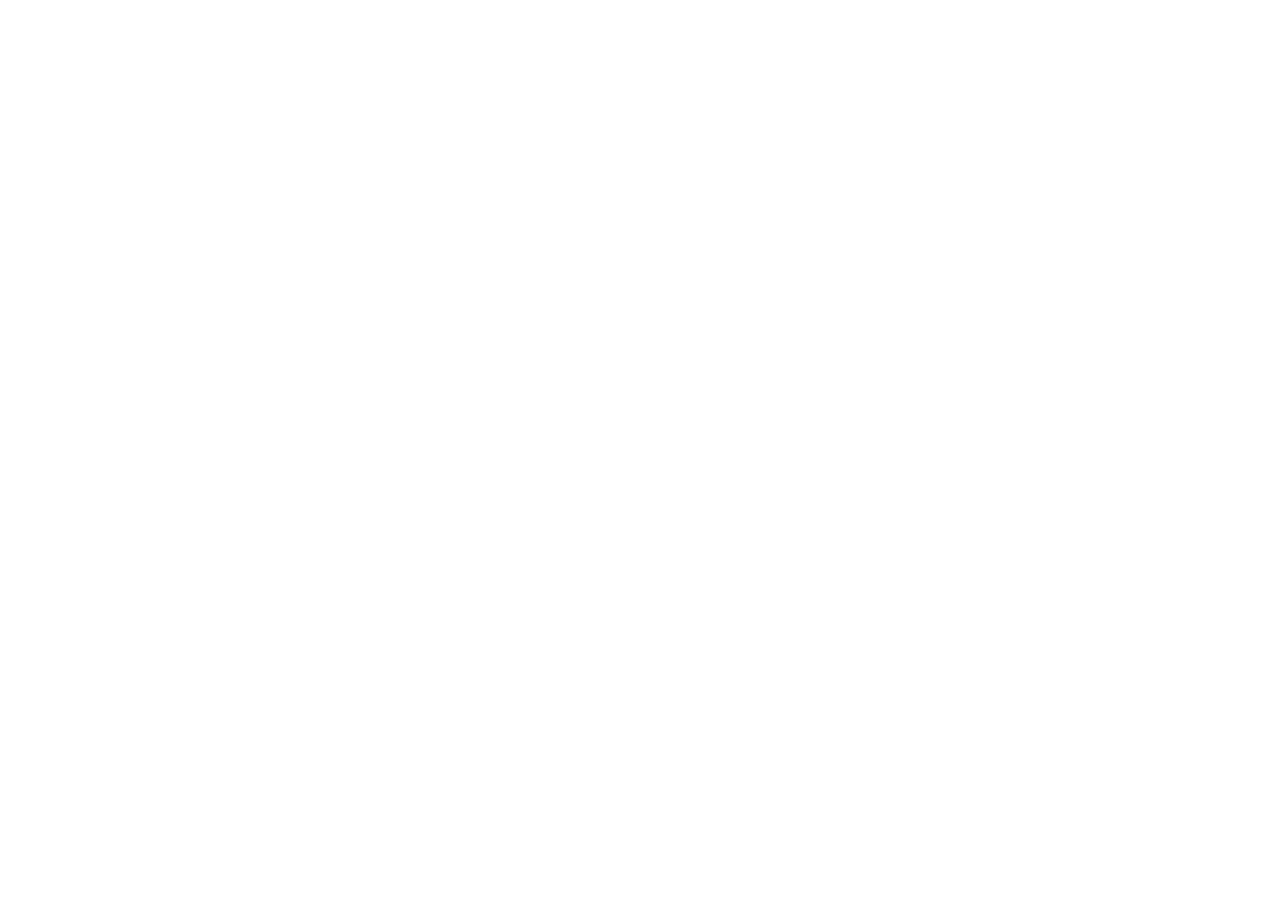
==== lilycove/index.html @ 36fac50e "Add files via upload" ====
<!doctype html>
<html lang="en">
  <head>
    <meta charset="UTF-8" />
    <meta name="viewport" content="width=device-width, initial-scale=1.0" />
    <title>My Google AI Studio App</title>
    <script type="module" crossorigin src="/assets/index-DZUrfODt.js"></script>
    <link rel="stylesheet" crossorigin href="/assets/index-CGbGNF5d.css">
  </head>
  <body>
    <div id="root"></div>
  </body>
</html>
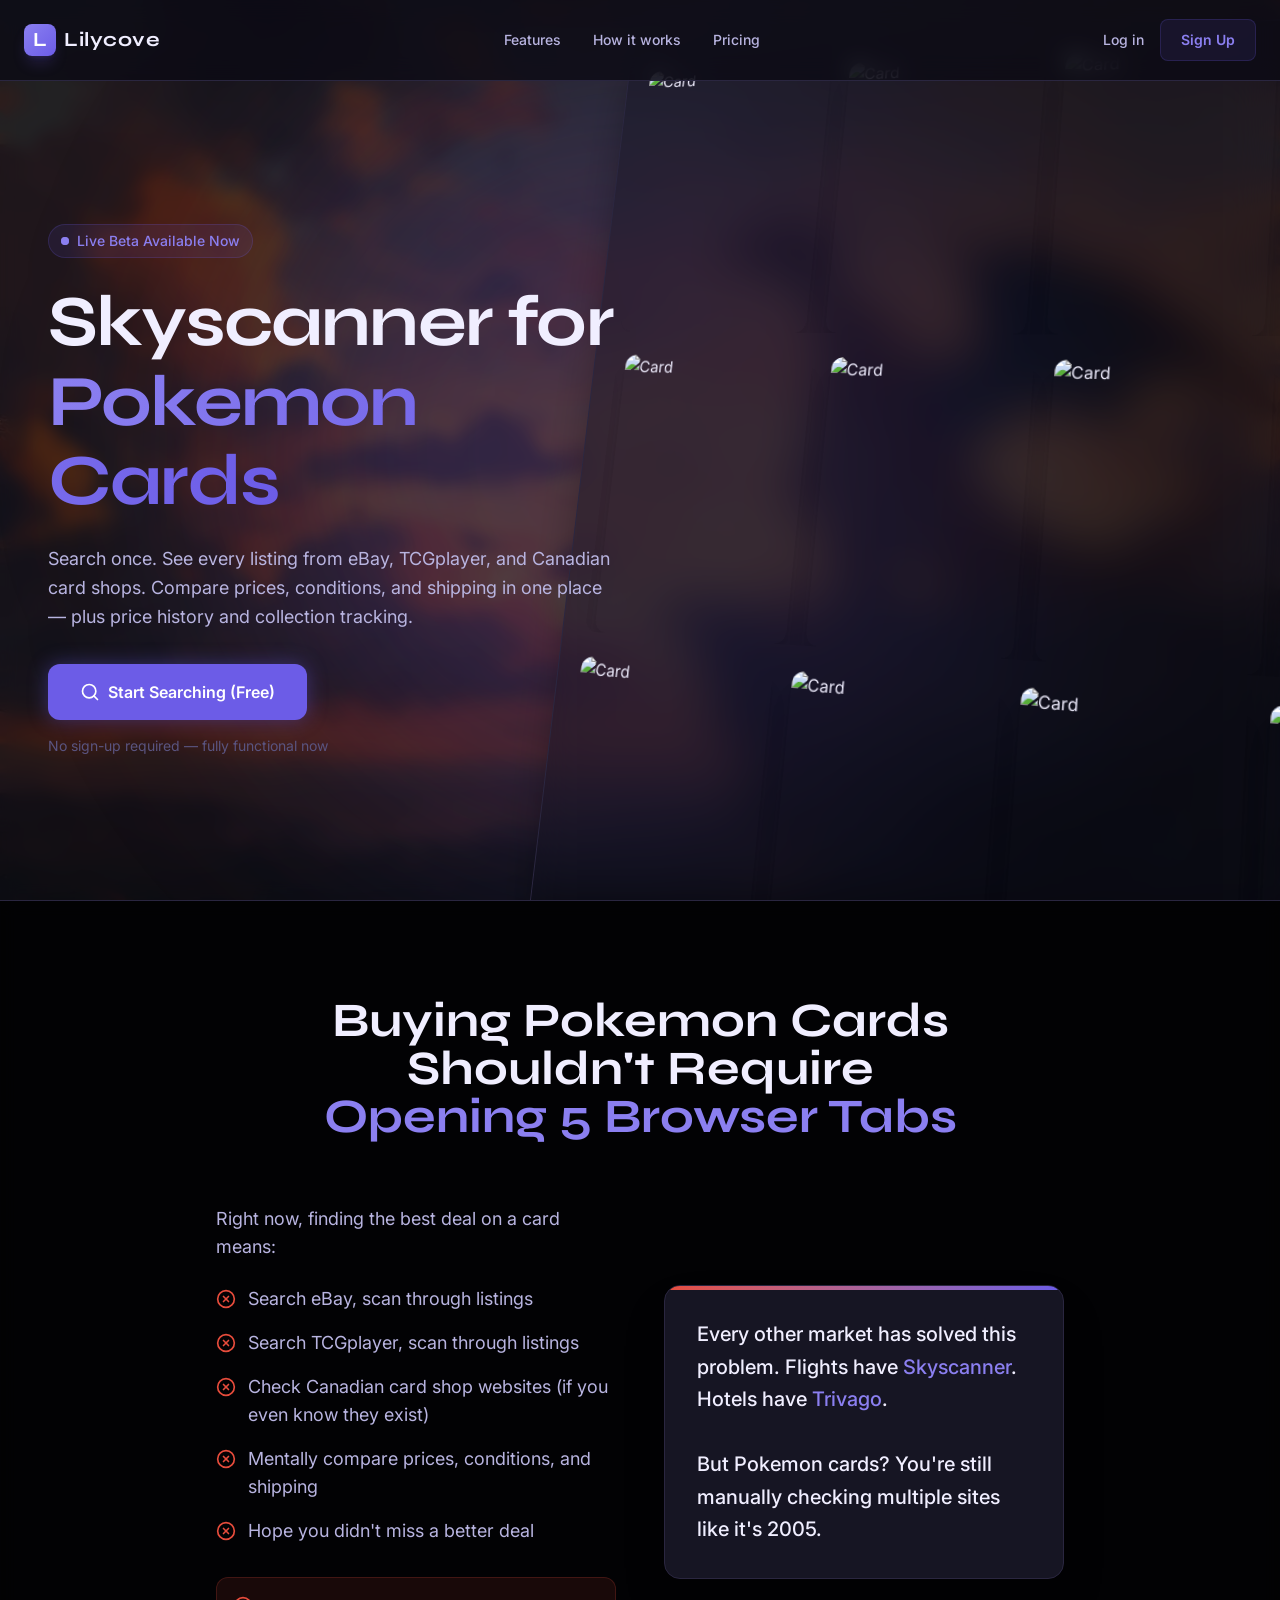
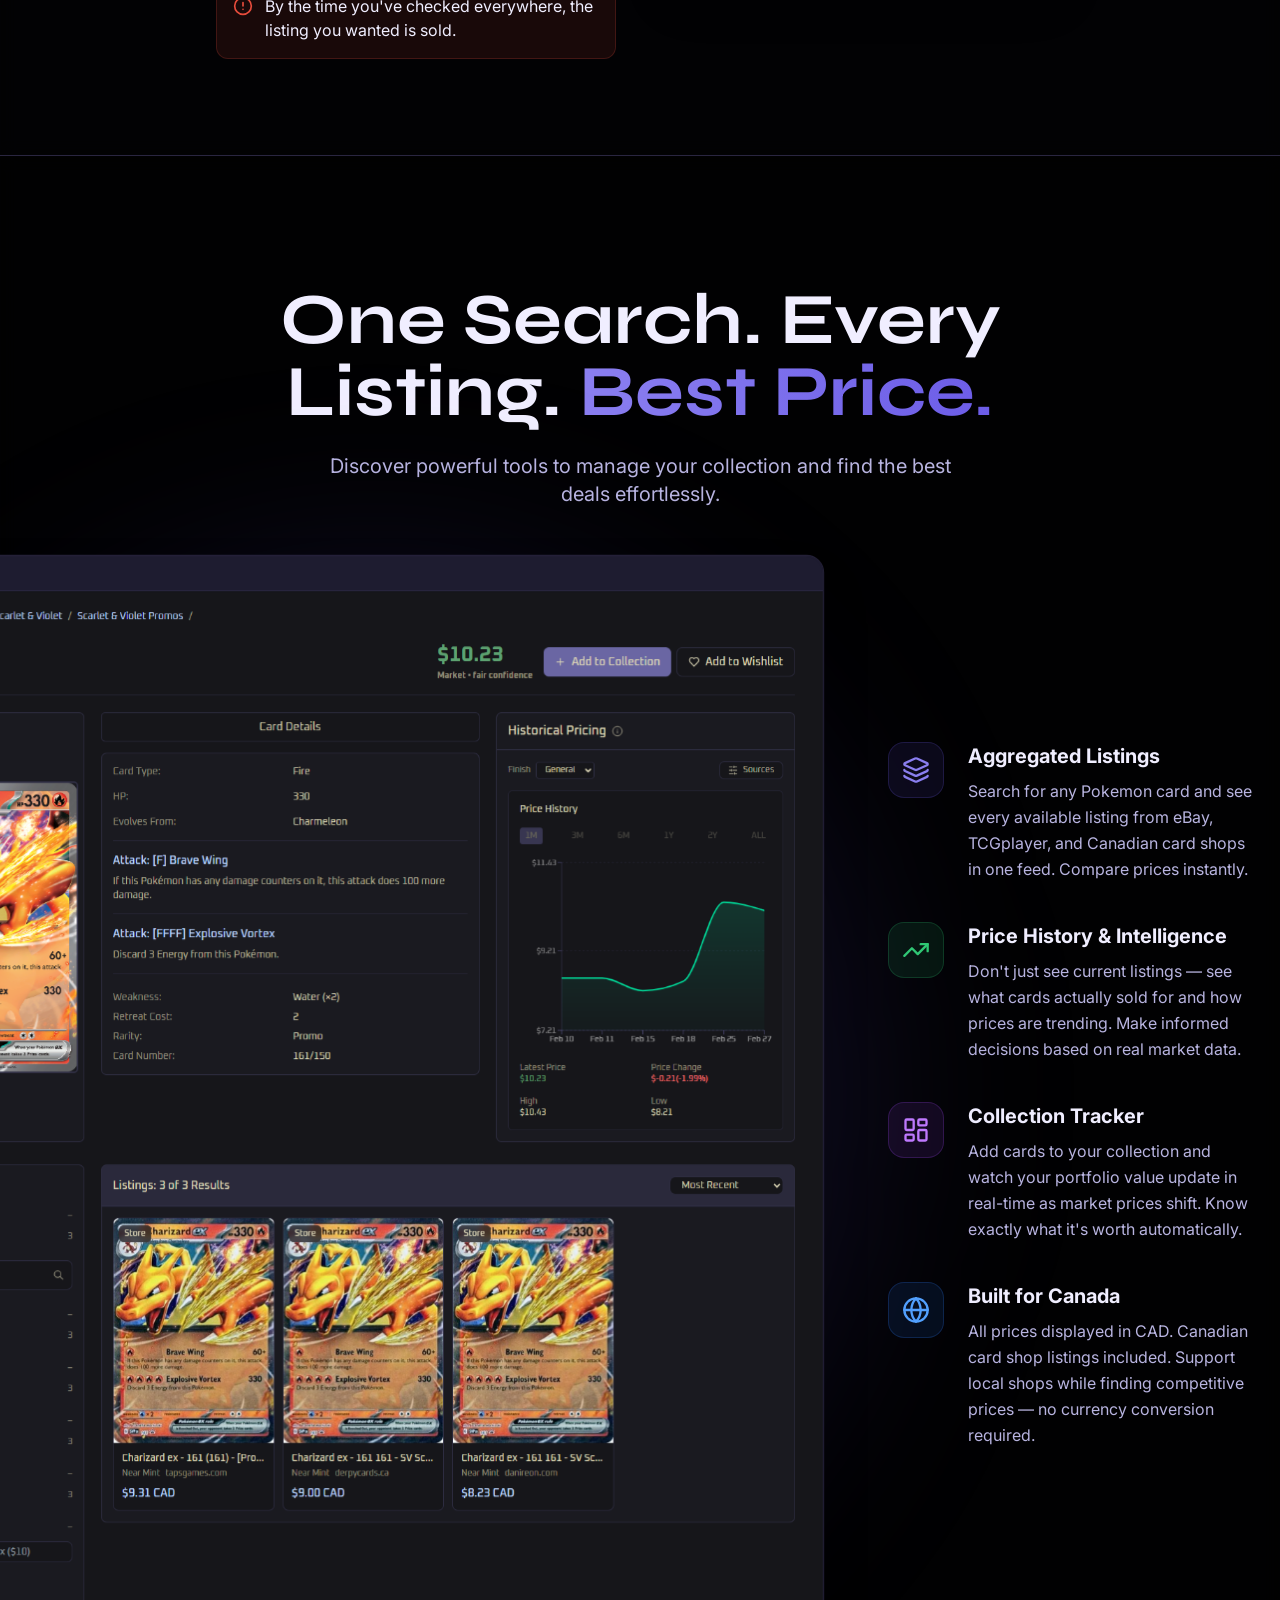
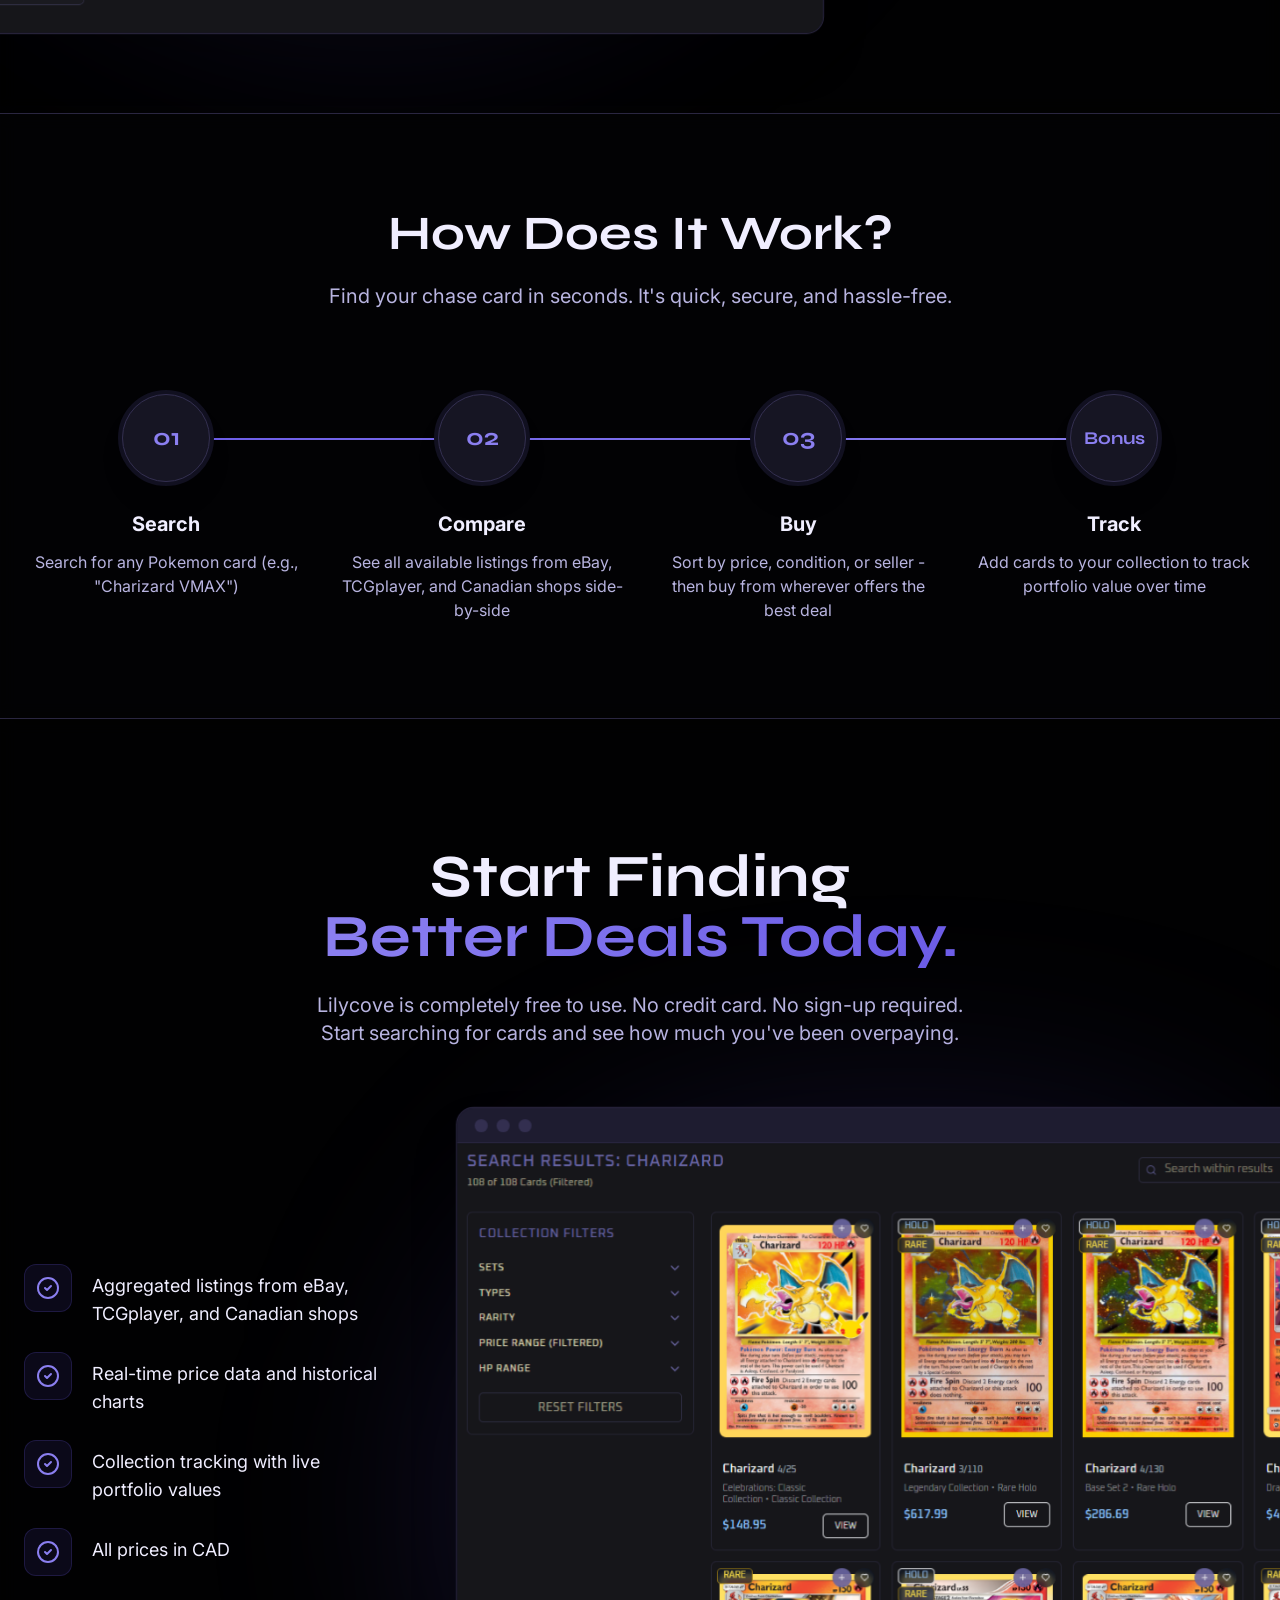
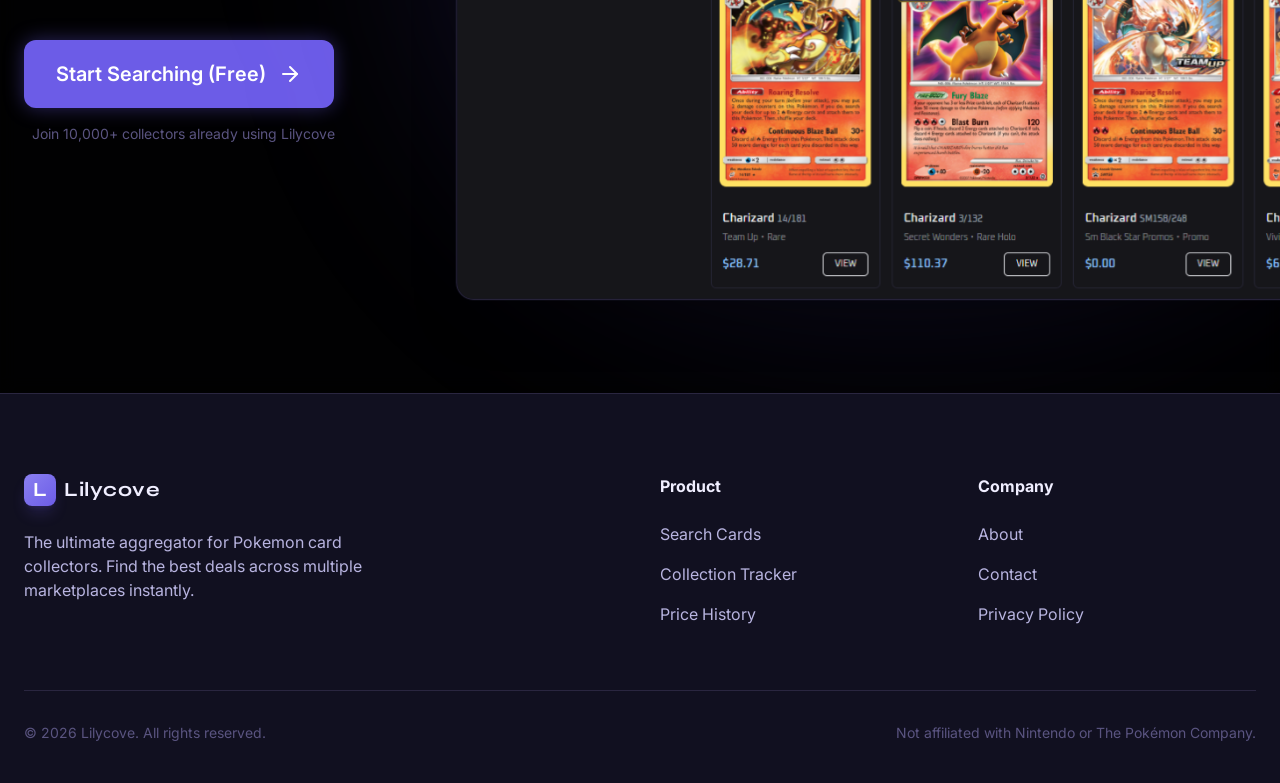
==== commit b0122f6e: "Update index.html" ====
--- a/lilycove/index.html
+++ b/lilycove/index.html
@@ -3,7 +3,7 @@
   <head>
     <meta charset="UTF-8" />
     <meta name="viewport" content="width=device-width, initial-scale=1.0" />
-    <title>My Google AI Studio App</title>
+    <title>Lilycove</title>
     <script type="module" crossorigin src="/assets/index-DZUrfODt.js"></script>
     <link rel="stylesheet" crossorigin href="/assets/index-CGbGNF5d.css">
   </head>
--- a/assets/index-CGbGNF5d.css
+++ b/assets/index-CGbGNF5d.css
@@ -0,0 +1 @@
+@import"https://fonts.googleapis.com/css2?family=DM+Mono:wght@400;500&family=Inter:wght@400;500;600;700&family=Syne:wght@600;700;800&display=swap";/*! tailwindcss v4.2.1 | MIT License | https://tailwindcss.com */@layer properties{@supports (((-webkit-hyphens:none)) and (not (margin-trim:inline))) or ((-moz-orient:inline) and (not (color:rgb(from red r g b)))){*,:before,:after,::backdrop{--tw-translate-x:0;--tw-translate-y:0;--tw-translate-z:0;--tw-scale-x:1;--tw-scale-y:1;--tw-scale-z:1;--tw-rotate-x:initial;--tw-rotate-y:initial;--tw-rotate-z:initial;--tw-skew-x:initial;--tw-skew-y:initial;--tw-space-y-reverse:0;--tw-border-style:solid;--tw-gradient-position:initial;--tw-gradient-from:#0000;--tw-gradient-via:#0000;--tw-gradient-to:#0000;--tw-gradient-stops:initial;--tw-gradient-via-stops:initial;--tw-gradient-from-position:0%;--tw-gradient-via-position:50%;--tw-gradient-to-position:100%;--tw-leading:initial;--tw-font-weight:initial;--tw-tracking:initial;--tw-shadow:0 0 #0000;--tw-shadow-color:initial;--tw-shadow-alpha:100%;--tw-inset-shadow:0 0 #0000;--tw-inset-shadow-color:initial;--tw-inset-shadow-alpha:100%;--tw-ring-color:initial;--tw-ring-shadow:0 0 #0000;--tw-inset-ring-color:initial;--tw-inset-ring-shadow:0 0 #0000;--tw-ring-inset:initial;--tw-ring-offset-width:0px;--tw-ring-offset-color:#fff;--tw-ring-offset-shadow:0 0 #0000;--tw-blur:initial;--tw-brightness:initial;--tw-contrast:initial;--tw-grayscale:initial;--tw-hue-rotate:initial;--tw-invert:initial;--tw-opacity:initial;--tw-saturate:initial;--tw-sepia:initial;--tw-drop-shadow:initial;--tw-drop-shadow-color:initial;--tw-drop-shadow-alpha:100%;--tw-drop-shadow-size:initial;--tw-backdrop-blur:initial;--tw-backdrop-brightness:initial;--tw-backdrop-contrast:initial;--tw-backdrop-grayscale:initial;--tw-backdrop-hue-rotate:initial;--tw-backdrop-invert:initial;--tw-backdrop-opacity:initial;--tw-backdrop-saturate:initial;--tw-backdrop-sepia:initial;--tw-duration:initial}}}@layer theme{:root,:host{--font-sans:"Inter", ui-sans-serif, system-ui, sans-serif;--font-mono:"DM Mono", ui-monospace, SFMono-Regular, monospace;--color-blue-400:oklch(70.7% .165 254.624);--color-blue-500:oklch(62.3% .214 259.815);--color-purple-400:oklch(71.4% .203 305.504);--color-purple-500:oklch(62.7% .265 303.9);--color-black:#000;--color-white:#fff;--spacing:.25rem;--container-sm:24rem;--container-md:28rem;--container-xl:36rem;--container-2xl:42rem;--container-4xl:56rem;--container-7xl:80rem;--text-sm:.875rem;--text-sm--line-height:calc(1.25 / .875);--text-base:1rem;--text-base--line-height: 1.5 ;--text-lg:1.125rem;--text-lg--line-height:calc(1.75 / 1.125);--text-xl:1.25rem;--text-xl--line-height:calc(1.75 / 1.25);--text-2xl:1.5rem;--text-2xl--line-height:calc(2 / 1.5);--text-3xl:1.875rem;--text-3xl--line-height: 1.2 ;--text-4xl:2.25rem;--text-4xl--line-height:calc(2.5 / 2.25);--text-5xl:3rem;--text-5xl--line-height:1;--text-6xl:3.75rem;--text-6xl--line-height:1;--text-7xl:4.5rem;--text-7xl--line-height:1;--font-weight-medium:500;--font-weight-semibold:600;--font-weight-bold:700;--tracking-tight:-.025em;--tracking-wide:.025em;--leading-relaxed:1.625;--radius-lg:.5rem;--radius-xl:.75rem;--radius-2xl:1rem;--radius-3xl:1.5rem;--animate-ping:ping 1s cubic-bezier(0, 0, .2, 1) infinite;--blur-sm:8px;--blur-md:12px;--blur-xl:24px;--default-transition-duration:.15s;--default-transition-timing-function:cubic-bezier(.4, 0, .2, 1);--default-font-family:var(--font-sans);--default-mono-font-family:var(--font-mono);--color-bg-app:#0c0b14;--color-bg-surface:#111020;--color-bg-card:#161523;--color-bg-elevated:#1e1c30;--color-border-base:#2a2640;--color-border-hi:#332f50;--color-text-primary:#f0eeff;--color-text-secondary:#b8b4e0;--color-text-dim:#5a5480;--color-brand-primary:#6c5ce7;--color-brand-hi:#8b7ff0;--color-chart-green:#2ecc71;--color-chart-red:#e74c3c;--font-display:"Syne", ui-sans-serif, system-ui, sans-serif}}@layer base{*,:after,:before,::backdrop{box-sizing:border-box;border:0 solid;margin:0;padding:0}::file-selector-button{box-sizing:border-box;border:0 solid;margin:0;padding:0}html,:host{-webkit-text-size-adjust:100%;-moz-tab-size:4;tab-size:4;line-height:1.5;font-family:var(--default-font-family,ui-sans-serif, system-ui, sans-serif, "Apple Color Emoji", "Segoe UI Emoji", "Segoe UI Symbol", "Noto Color Emoji");font-feature-settings:var(--default-font-feature-settings,normal);font-variation-settings:var(--default-font-variation-settings,normal);-webkit-tap-highlight-color:transparent}hr{height:0;color:inherit;border-top-width:1px}abbr:where([title]){-webkit-text-decoration:underline dotted;text-decoration:underline dotted}h1,h2,h3,h4,h5,h6{font-size:inherit;font-weight:inherit}a{color:inherit;-webkit-text-decoration:inherit;text-decoration:inherit}b,strong{font-weight:bolder}code,kbd,samp,pre{font-family:var(--default-mono-font-family,ui-monospace, SFMono-Regular, Menlo, Monaco, Consolas, "Liberation Mono", "Courier New", monospace);font-feature-settings:var(--default-mono-font-feature-settings,normal);font-variation-settings:var(--default-mono-font-variation-settings,normal);font-size:1em}small{font-size:80%}sub,sup{vertical-align:baseline;font-size:75%;line-height:0;position:relative}sub{bottom:-.25em}sup{top:-.5em}table{text-indent:0;border-color:inherit;border-collapse:collapse}:-moz-focusring{outline:auto}progress{vertical-align:baseline}summary{display:list-item}ol,ul,menu{list-style:none}img,svg,video,canvas,audio,iframe,embed,object{vertical-align:middle;display:block}img,video{max-width:100%;height:auto}button,input,select,optgroup,textarea{font:inherit;font-feature-settings:inherit;font-variation-settings:inherit;letter-spacing:inherit;color:inherit;opacity:1;background-color:#0000;border-radius:0}::file-selector-button{font:inherit;font-feature-settings:inherit;font-variation-settings:inherit;letter-spacing:inherit;color:inherit;opacity:1;background-color:#0000;border-radius:0}:where(select:is([multiple],[size])) optgroup{font-weight:bolder}:where(select:is([multiple],[size])) optgroup option{padding-inline-start:20px}::file-selector-button{margin-inline-end:4px}::placeholder{opacity:1}@supports (not ((-webkit-appearance:-apple-pay-button))) or (contain-intrinsic-size:1px){::placeholder{color:currentColor}@supports (color:color-mix(in lab,red,red)){::placeholder{color:color-mix(in oklab,currentcolor 50%,transparent)}}}textarea{resize:vertical}::-webkit-search-decoration{-webkit-appearance:none}::-webkit-date-and-time-value{min-height:1lh;text-align:inherit}::-webkit-datetime-edit{display:inline-flex}::-webkit-datetime-edit-fields-wrapper{padding:0}::-webkit-datetime-edit{padding-block:0}::-webkit-datetime-edit-year-field{padding-block:0}::-webkit-datetime-edit-month-field{padding-block:0}::-webkit-datetime-edit-day-field{padding-block:0}::-webkit-datetime-edit-hour-field{padding-block:0}::-webkit-datetime-edit-minute-field{padding-block:0}::-webkit-datetime-edit-second-field{padding-block:0}::-webkit-datetime-edit-millisecond-field{padding-block:0}::-webkit-datetime-edit-meridiem-field{padding-block:0}::-webkit-calendar-picker-indicator{line-height:1}:-moz-ui-invalid{box-shadow:none}button,input:where([type=button],[type=reset],[type=submit]){-webkit-appearance:button;-moz-appearance:button;appearance:button}::file-selector-button{-webkit-appearance:button;-moz-appearance:button;appearance:button}::-webkit-inner-spin-button{height:auto}::-webkit-outer-spin-button{height:auto}[hidden]:where(:not([hidden=until-found])){display:none!important}}@layer components;@layer utilities{.pointer-events-none{pointer-events:none}.absolute{position:absolute}.fixed{position:fixed}.relative{position:relative}.inset-0{inset:calc(var(--spacing) * 0)}.top-0{top:calc(var(--spacing) * 0)}.top-1\/2{top:50%}.top-12{top:calc(var(--spacing) * 12)}.right-0{right:calc(var(--spacing) * 0)}.right-\[10\%\]{right:10%}.left-0{left:calc(var(--spacing) * 0)}.left-1\/2{left:50%}.left-\[10\%\]{left:10%}.-z-10{z-index:-10}.z-0{z-index:0}.z-10{z-index:10}.z-20{z-index:20}.z-50{z-index:50}.col-span-2{grid-column:span 2/span 2}.mx-auto{margin-inline:auto}.mt-0\.5{margin-top:calc(var(--spacing) * .5)}.mt-1{margin-top:calc(var(--spacing) * 1)}.mt-2{margin-top:calc(var(--spacing) * 2)}.mt-4{margin-top:calc(var(--spacing) * 4)}.mt-8{margin-top:calc(var(--spacing) * 8)}.mb-2{margin-bottom:calc(var(--spacing) * 2)}.mb-3{margin-bottom:calc(var(--spacing) * 3)}.mb-6{margin-bottom:calc(var(--spacing) * 6)}.mb-8{margin-bottom:calc(var(--spacing) * 8)}.mb-10{margin-bottom:calc(var(--spacing) * 10)}.mb-12{margin-bottom:calc(var(--spacing) * 12)}.mb-16{margin-bottom:calc(var(--spacing) * 16)}.mb-20{margin-bottom:calc(var(--spacing) * 20)}.block{display:block}.flex{display:flex}.grid{display:grid}.hidden{display:none}.inline-flex{display:inline-flex}.h-1{height:calc(var(--spacing) * 1)}.h-2{height:calc(var(--spacing) * 2)}.h-3{height:calc(var(--spacing) * 3)}.h-8{height:calc(var(--spacing) * 8)}.h-12{height:calc(var(--spacing) * 12)}.h-14{height:calc(var(--spacing) * 14)}.h-20{height:calc(var(--spacing) * 20)}.h-24{height:calc(var(--spacing) * 24)}.h-\[2px\]{height:2px}.h-\[180px\]{height:180px}.h-\[350px\]{height:350px}.h-\[800px\]{height:800px}.h-auto{height:auto}.h-full{height:100%}.min-h-\[90vh\]{min-height:90vh}.min-h-screen{min-height:100vh}.w-2{width:calc(var(--spacing) * 2)}.w-3{width:calc(var(--spacing) * 3)}.w-8{width:calc(var(--spacing) * 8)}.w-12{width:calc(var(--spacing) * 12)}.w-14{width:calc(var(--spacing) * 14)}.w-24{width:calc(var(--spacing) * 24)}.w-\[100vw\]{width:100vw}.w-\[130px\]{width:130px}.w-\[150\%\]{width:150%}.w-\[800px\]{width:800px}.w-full{width:100%}.max-w-2xl{max-width:var(--container-2xl)}.max-w-4xl{max-width:var(--container-4xl)}.max-w-7xl{max-width:var(--container-7xl)}.max-w-\[1500px\]{max-width:1500px}.max-w-md{max-width:var(--container-md)}.max-w-sm{max-width:var(--container-sm)}.max-w-xl{max-width:var(--container-xl)}.shrink-0{flex-shrink:0}.origin-center{transform-origin:50%}.-translate-x-1\/2{--tw-translate-x: -50% ;translate:var(--tw-translate-x) var(--tw-translate-y)}.-translate-y-1\/2{--tw-translate-y: -50% ;translate:var(--tw-translate-x) var(--tw-translate-y)}.scale-100{--tw-scale-x:100%;--tw-scale-y:100%;--tw-scale-z:100%;scale:var(--tw-scale-x) var(--tw-scale-y)}.scale-\[0\.85\]{scale:.85}.-rotate-y-\[5deg\]{--tw-rotate-y:rotateY( -5deg );transform:var(--tw-rotate-x,) var(--tw-rotate-y,) var(--tw-rotate-z,) var(--tw-skew-x,) var(--tw-skew-y,)}.rotate-y-\[5deg\]{--tw-rotate-y:rotateY(5deg);transform:var(--tw-rotate-x,) var(--tw-rotate-y,) var(--tw-rotate-z,) var(--tw-skew-x,) var(--tw-skew-y,)}.transform{transform:var(--tw-rotate-x,) var(--tw-rotate-y,) var(--tw-rotate-z,) var(--tw-skew-x,) var(--tw-skew-y,)}.animate-ping{animation:var(--animate-ping)}.grid-cols-1{grid-template-columns:repeat(1,minmax(0,1fr))}.grid-cols-2{grid-template-columns:repeat(2,minmax(0,1fr))}.flex-col{flex-direction:column}.flex-col-reverse{flex-direction:column-reverse}.items-center{align-items:center}.items-start{align-items:flex-start}.justify-between{justify-content:space-between}.justify-center{justify-content:center}.gap-2{gap:calc(var(--spacing) * 2)}.gap-3{gap:calc(var(--spacing) * 3)}.gap-4{gap:calc(var(--spacing) * 4)}.gap-5{gap:calc(var(--spacing) * 5)}.gap-6{gap:calc(var(--spacing) * 6)}.gap-8{gap:calc(var(--spacing) * 8)}.gap-10{gap:calc(var(--spacing) * 10)}.gap-12{gap:calc(var(--spacing) * 12)}:where(.space-y-4>:not(:last-child)){--tw-space-y-reverse:0;margin-block-start:calc(calc(var(--spacing) * 4) * var(--tw-space-y-reverse));margin-block-end:calc(calc(var(--spacing) * 4) * calc(1 - var(--tw-space-y-reverse)))}:where(.space-y-6>:not(:last-child)){--tw-space-y-reverse:0;margin-block-start:calc(calc(var(--spacing) * 6) * var(--tw-space-y-reverse));margin-block-end:calc(calc(var(--spacing) * 6) * calc(1 - var(--tw-space-y-reverse)))}.overflow-hidden{overflow:hidden}.rounded-2xl{border-radius:var(--radius-2xl)}.rounded-full{border-radius:3.40282e38px}.rounded-lg{border-radius:var(--radius-lg)}.rounded-none{border-radius:0}.rounded-xl{border-radius:var(--radius-xl)}.border{border-style:var(--tw-border-style);border-width:1px}.border-4{border-style:var(--tw-border-style);border-width:4px}.border-y{border-block-style:var(--tw-border-style);border-block-width:1px}.border-t{border-top-style:var(--tw-border-style);border-top-width:1px}.border-b{border-bottom-style:var(--tw-border-style);border-bottom-width:1px}.border-bg-surface{border-color:var(--color-bg-surface)}.border-blue-500\/20{border-color:#3080ff33}@supports (color:color-mix(in lab,red,red)){.border-blue-500\/20{border-color:color-mix(in oklab,var(--color-blue-500) 20%,transparent)}}.border-border-base{border-color:var(--color-border-base)}.border-border-hi{border-color:var(--color-border-hi)}.border-brand-primary\/20{border-color:#6c5ce733}@supports (color:color-mix(in lab,red,red)){.border-brand-primary\/20{border-color:color-mix(in oklab,var(--color-brand-primary) 20%,transparent)}}.border-chart-green\/20{border-color:#2ecc7133}@supports (color:color-mix(in lab,red,red)){.border-chart-green\/20{border-color:color-mix(in oklab,var(--color-chart-green) 20%,transparent)}}.border-chart-red\/20{border-color:#e74c3c33}@supports (color:color-mix(in lab,red,red)){.border-chart-red\/20{border-color:color-mix(in oklab,var(--color-chart-red) 20%,transparent)}}.border-purple-500\/20{border-color:#ac4bff33}@supports (color:color-mix(in lab,red,red)){.border-purple-500\/20{border-color:color-mix(in oklab,var(--color-purple-500) 20%,transparent)}}.bg-bg-app{background-color:var(--color-bg-app)}.bg-bg-app\/80{background-color:#0c0b14cc}@supports (color:color-mix(in lab,red,red)){.bg-bg-app\/80{background-color:color-mix(in oklab,var(--color-bg-app) 80%,transparent)}}.bg-bg-card{background-color:var(--color-bg-card)}.bg-bg-elevated{background-color:var(--color-bg-elevated)}.bg-bg-surface{background-color:var(--color-bg-surface)}.bg-bg-surface\/40{background-color:#11102066}@supports (color:color-mix(in lab,red,red)){.bg-bg-surface\/40{background-color:color-mix(in oklab,var(--color-bg-surface) 40%,transparent)}}.bg-black\/70{background-color:#000000b3}@supports (color:color-mix(in lab,red,red)){.bg-black\/70{background-color:color-mix(in oklab,var(--color-black) 70%,transparent)}}.bg-black\/80{background-color:#000c}@supports (color:color-mix(in lab,red,red)){.bg-black\/80{background-color:color-mix(in oklab,var(--color-black) 80%,transparent)}}.bg-black\/90{background-color:#000000e6}@supports (color:color-mix(in lab,red,red)){.bg-black\/90{background-color:color-mix(in oklab,var(--color-black) 90%,transparent)}}.bg-blue-500\/10{background-color:#3080ff1a}@supports (color:color-mix(in lab,red,red)){.bg-blue-500\/10{background-color:color-mix(in oklab,var(--color-blue-500) 10%,transparent)}}.bg-border-base{background-color:var(--color-border-base)}.bg-border-hi{background-color:var(--color-border-hi)}.bg-brand-hi{background-color:var(--color-brand-hi)}.bg-brand-primary{background-color:var(--color-brand-primary)}.bg-brand-primary\/10{background-color:#6c5ce71a}@supports (color:color-mix(in lab,red,red)){.bg-brand-primary\/10{background-color:color-mix(in oklab,var(--color-brand-primary) 10%,transparent)}}.bg-brand-primary\/20{background-color:#6c5ce733}@supports (color:color-mix(in lab,red,red)){.bg-brand-primary\/20{background-color:color-mix(in oklab,var(--color-brand-primary) 20%,transparent)}}.bg-chart-green\/10{background-color:#2ecc711a}@supports (color:color-mix(in lab,red,red)){.bg-chart-green\/10{background-color:color-mix(in oklab,var(--color-chart-green) 10%,transparent)}}.bg-chart-red\/10{background-color:#e74c3c1a}@supports (color:color-mix(in lab,red,red)){.bg-chart-red\/10{background-color:color-mix(in oklab,var(--color-chart-red) 10%,transparent)}}.bg-purple-500\/10{background-color:#ac4bff1a}@supports (color:color-mix(in lab,red,red)){.bg-purple-500\/10{background-color:color-mix(in oklab,var(--color-purple-500) 10%,transparent)}}.bg-gradient-to-br{--tw-gradient-position:to bottom right in oklab;background-image:linear-gradient(var(--tw-gradient-stops))}.bg-gradient-to-r{--tw-gradient-position:to right in oklab;background-image:linear-gradient(var(--tw-gradient-stops))}.from-brand-hi{--tw-gradient-from:var(--color-brand-hi);--tw-gradient-stops:var(--tw-gradient-via-stops,var(--tw-gradient-position), var(--tw-gradient-from) var(--tw-gradient-from-position), var(--tw-gradient-to) var(--tw-gradient-to-position))}.from-brand-primary{--tw-gradient-from:var(--color-brand-primary);--tw-gradient-stops:var(--tw-gradient-via-stops,var(--tw-gradient-position), var(--tw-gradient-from) var(--tw-gradient-from-position), var(--tw-gradient-to) var(--tw-gradient-to-position))}.from-chart-red{--tw-gradient-from:var(--color-chart-red);--tw-gradient-stops:var(--tw-gradient-via-stops,var(--tw-gradient-position), var(--tw-gradient-from) var(--tw-gradient-from-position), var(--tw-gradient-to) var(--tw-gradient-to-position))}.to-brand-hi{--tw-gradient-to:var(--color-brand-hi);--tw-gradient-stops:var(--tw-gradient-via-stops,var(--tw-gradient-position), var(--tw-gradient-from) var(--tw-gradient-from-position), var(--tw-gradient-to) var(--tw-gradient-to-position))}.to-brand-primary{--tw-gradient-to:var(--color-brand-primary);--tw-gradient-stops:var(--tw-gradient-via-stops,var(--tw-gradient-position), var(--tw-gradient-from) var(--tw-gradient-from-position), var(--tw-gradient-to) var(--tw-gradient-to-position))}.bg-cover{background-size:cover}.bg-fixed{background-attachment:fixed}.bg-center{background-position:50%}.bg-no-repeat{background-repeat:no-repeat}.object-cover{object-fit:cover}.object-top{object-position:top}.p-3{padding:calc(var(--spacing) * 3)}.p-4{padding:calc(var(--spacing) * 4)}.p-8{padding:calc(var(--spacing) * 8)}.px-3{padding-inline:calc(var(--spacing) * 3)}.px-4{padding-inline:calc(var(--spacing) * 4)}.px-5{padding-inline:calc(var(--spacing) * 5)}.px-6{padding-inline:calc(var(--spacing) * 6)}.px-8{padding-inline:calc(var(--spacing) * 8)}.py-1\.5{padding-block:calc(var(--spacing) * 1.5)}.py-2\.5{padding-block:calc(var(--spacing) * 2.5)}.py-4{padding-block:calc(var(--spacing) * 4)}.py-5{padding-block:calc(var(--spacing) * 5)}.py-8{padding-block:calc(var(--spacing) * 8)}.py-24{padding-block:calc(var(--spacing) * 24)}.pt-6{padding-top:calc(var(--spacing) * 6)}.pt-8{padding-top:calc(var(--spacing) * 8)}.pt-20{padding-top:calc(var(--spacing) * 20)}.pb-10{padding-bottom:calc(var(--spacing) * 10)}.pl-2{padding-left:calc(var(--spacing) * 2)}.text-center{text-align:center}.font-display{font-family:var(--font-display)}.font-sans{font-family:var(--font-sans)}.text-2xl{font-size:var(--text-2xl);line-height:var(--tw-leading,var(--text-2xl--line-height))}.text-3xl{font-size:var(--text-3xl);line-height:var(--tw-leading,var(--text-3xl--line-height))}.text-4xl{font-size:var(--text-4xl);line-height:var(--tw-leading,var(--text-4xl--line-height))}.text-base{font-size:var(--text-base);line-height:var(--tw-leading,var(--text-base--line-height))}.text-lg{font-size:var(--text-lg);line-height:var(--tw-leading,var(--text-lg--line-height))}.text-sm{font-size:var(--text-sm);line-height:var(--tw-leading,var(--text-sm--line-height))}.text-xl{font-size:var(--text-xl);line-height:var(--tw-leading,var(--text-xl--line-height))}.leading-\[1\.1\]{--tw-leading:1.1;line-height:1.1}.leading-none{--tw-leading:1;line-height:1}.leading-relaxed{--tw-leading:var(--leading-relaxed);line-height:var(--leading-relaxed)}.font-bold{--tw-font-weight:var(--font-weight-bold);font-weight:var(--font-weight-bold)}.font-medium{--tw-font-weight:var(--font-weight-medium);font-weight:var(--font-weight-medium)}.font-semibold{--tw-font-weight:var(--font-weight-semibold);font-weight:var(--font-weight-semibold)}.tracking-tight{--tw-tracking:var(--tracking-tight);letter-spacing:var(--tracking-tight)}.tracking-wide{--tw-tracking:var(--tracking-wide);letter-spacing:var(--tracking-wide)}.text-blue-400{color:var(--color-blue-400)}.text-brand-hi{color:var(--color-brand-hi)}.text-chart-green{color:var(--color-chart-green)}.text-chart-red{color:var(--color-chart-red)}.text-purple-400{color:var(--color-purple-400)}.text-text-dim{color:var(--color-text-dim)}.text-text-primary{color:var(--color-text-primary)}.text-text-secondary{color:var(--color-text-secondary)}.text-white{color:var(--color-white)}.opacity-75{opacity:.75}.shadow-2xl{--tw-shadow:0 25px 50px -12px var(--tw-shadow-color,#00000040);box-shadow:var(--tw-inset-shadow),var(--tw-inset-ring-shadow),var(--tw-ring-offset-shadow),var(--tw-ring-shadow),var(--tw-shadow)}.shadow-\[0_0_20px_rgba\(108\,92\,231\,0\.4\)\]{--tw-shadow:0 0 20px var(--tw-shadow-color,#6c5ce766);box-shadow:var(--tw-inset-shadow),var(--tw-inset-ring-shadow),var(--tw-ring-offset-shadow),var(--tw-ring-shadow),var(--tw-shadow)}.shadow-lg{--tw-shadow:0 10px 15px -3px var(--tw-shadow-color,#0000001a), 0 4px 6px -4px var(--tw-shadow-color,#0000001a);box-shadow:var(--tw-inset-shadow),var(--tw-inset-ring-shadow),var(--tw-ring-offset-shadow),var(--tw-ring-shadow),var(--tw-shadow)}.shadow-xl{--tw-shadow:0 20px 25px -5px var(--tw-shadow-color,#0000001a), 0 8px 10px -6px var(--tw-shadow-color,#0000001a);box-shadow:var(--tw-inset-shadow),var(--tw-inset-ring-shadow),var(--tw-ring-offset-shadow),var(--tw-ring-shadow),var(--tw-shadow)}.shadow-brand-primary\/20{--tw-shadow-color:#6c5ce733}@supports (color:color-mix(in lab,red,red)){.shadow-brand-primary\/20{--tw-shadow-color:color-mix(in oklab, color-mix(in oklab, var(--color-brand-primary) 20%, transparent) var(--tw-shadow-alpha), transparent)}}.blur-\[120px\]{--tw-blur:blur(120px);filter:var(--tw-blur,) var(--tw-brightness,) var(--tw-contrast,) var(--tw-grayscale,) var(--tw-hue-rotate,) var(--tw-invert,) var(--tw-saturate,) var(--tw-sepia,) var(--tw-drop-shadow,)}.backdrop-blur-md{--tw-backdrop-blur:blur(var(--blur-md));-webkit-backdrop-filter:var(--tw-backdrop-blur,) var(--tw-backdrop-brightness,) var(--tw-backdrop-contrast,) var(--tw-backdrop-grayscale,) var(--tw-backdrop-hue-rotate,) var(--tw-backdrop-invert,) var(--tw-backdrop-opacity,) var(--tw-backdrop-saturate,) var(--tw-backdrop-sepia,);backdrop-filter:var(--tw-backdrop-blur,) var(--tw-backdrop-brightness,) var(--tw-backdrop-contrast,) var(--tw-backdrop-grayscale,) var(--tw-backdrop-hue-rotate,) var(--tw-backdrop-invert,) var(--tw-backdrop-opacity,) var(--tw-backdrop-saturate,) var(--tw-backdrop-sepia,)}.backdrop-blur-sm{--tw-backdrop-blur:blur(var(--blur-sm));-webkit-backdrop-filter:var(--tw-backdrop-blur,) var(--tw-backdrop-brightness,) var(--tw-backdrop-contrast,) var(--tw-backdrop-grayscale,) var(--tw-backdrop-hue-rotate,) var(--tw-backdrop-invert,) var(--tw-backdrop-opacity,) var(--tw-backdrop-saturate,) var(--tw-backdrop-sepia,);backdrop-filter:var(--tw-backdrop-blur,) var(--tw-backdrop-brightness,) var(--tw-backdrop-contrast,) var(--tw-backdrop-grayscale,) var(--tw-backdrop-hue-rotate,) var(--tw-backdrop-invert,) var(--tw-backdrop-opacity,) var(--tw-backdrop-saturate,) var(--tw-backdrop-sepia,)}.backdrop-blur-xl{--tw-backdrop-blur:blur(var(--blur-xl));-webkit-backdrop-filter:var(--tw-backdrop-blur,) var(--tw-backdrop-brightness,) var(--tw-backdrop-contrast,) var(--tw-backdrop-grayscale,) var(--tw-backdrop-hue-rotate,) var(--tw-backdrop-invert,) var(--tw-backdrop-opacity,) var(--tw-backdrop-saturate,) var(--tw-backdrop-sepia,);backdrop-filter:var(--tw-backdrop-blur,) var(--tw-backdrop-brightness,) var(--tw-backdrop-contrast,) var(--tw-backdrop-grayscale,) var(--tw-backdrop-hue-rotate,) var(--tw-backdrop-invert,) var(--tw-backdrop-opacity,) var(--tw-backdrop-saturate,) var(--tw-backdrop-sepia,)}.transition-all{transition-property:all;transition-timing-function:var(--tw-ease,var(--default-transition-timing-function));transition-duration:var(--tw-duration,var(--default-transition-duration))}.transition-colors{transition-property:color,background-color,border-color,outline-color,text-decoration-color,fill,stroke,--tw-gradient-from,--tw-gradient-via,--tw-gradient-to;transition-timing-function:var(--tw-ease,var(--default-transition-timing-function));transition-duration:var(--tw-duration,var(--default-transition-duration))}.transition-transform{transition-property:transform,translate,scale,rotate;transition-timing-function:var(--tw-ease,var(--default-transition-timing-function));transition-duration:var(--tw-duration,var(--default-transition-duration))}.duration-700{--tw-duration:.7s;transition-duration:.7s}@media(hover:hover){.group-hover\:scale-110:is(:where(.group):hover *){--tw-scale-x:110%;--tw-scale-y:110%;--tw-scale-z:110%;scale:var(--tw-scale-x) var(--tw-scale-y)}.group-hover\:bg-blue-500\/20:is(:where(.group):hover *){background-color:#3080ff33}@supports (color:color-mix(in lab,red,red)){.group-hover\:bg-blue-500\/20:is(:where(.group):hover *){background-color:color-mix(in oklab,var(--color-blue-500) 20%,transparent)}}.group-hover\:bg-brand-primary\/20:is(:where(.group):hover *){background-color:#6c5ce733}@supports (color:color-mix(in lab,red,red)){.group-hover\:bg-brand-primary\/20:is(:where(.group):hover *){background-color:color-mix(in oklab,var(--color-brand-primary) 20%,transparent)}}.group-hover\:bg-chart-green\/20:is(:where(.group):hover *){background-color:#2ecc7133}@supports (color:color-mix(in lab,red,red)){.group-hover\:bg-chart-green\/20:is(:where(.group):hover *){background-color:color-mix(in oklab,var(--color-chart-green) 20%,transparent)}}.group-hover\:bg-purple-500\/20:is(:where(.group):hover *){background-color:#ac4bff33}@supports (color:color-mix(in lab,red,red)){.group-hover\:bg-purple-500\/20:is(:where(.group):hover *){background-color:color-mix(in oklab,var(--color-purple-500) 20%,transparent)}}.group-hover\:text-blue-400:is(:where(.group):hover *){color:var(--color-blue-400)}.group-hover\:text-brand-hi:is(:where(.group):hover *){color:var(--color-brand-hi)}.group-hover\:text-chart-green:is(:where(.group):hover *){color:var(--color-chart-green)}.group-hover\:text-purple-400:is(:where(.group):hover *){color:var(--color-purple-400)}}.selection\:bg-brand-primary\/30 ::selection{background-color:#6c5ce74d}@supports (color:color-mix(in lab,red,red)){.selection\:bg-brand-primary\/30 ::selection{background-color:color-mix(in oklab,var(--color-brand-primary) 30%,transparent)}}.selection\:bg-brand-primary\/30::selection{background-color:#6c5ce74d}@supports (color:color-mix(in lab,red,red)){.selection\:bg-brand-primary\/30::selection{background-color:color-mix(in oklab,var(--color-brand-primary) 30%,transparent)}}@media(hover:hover){.hover\:border-brand-primary:hover{border-color:var(--color-brand-primary)}.hover\:bg-brand-hi:hover{background-color:var(--color-brand-hi)}.hover\:bg-brand-primary:hover{background-color:var(--color-brand-primary)}.hover\:text-brand-hi:hover{color:var(--color-brand-hi)}.hover\:text-text-primary:hover{color:var(--color-text-primary)}.hover\:text-white:hover{color:var(--color-white)}.hover\:shadow-\[0_0_30px_rgba\(108\,92\,231\,0\.6\)\]:hover{--tw-shadow:0 0 30px var(--tw-shadow-color,#6c5ce799);box-shadow:var(--tw-inset-shadow),var(--tw-inset-ring-shadow),var(--tw-ring-offset-shadow),var(--tw-ring-shadow),var(--tw-shadow)}}@media(min-width:40rem){.sm\:mb-4{margin-bottom:calc(var(--spacing) * 4)}.sm\:block{display:block}.sm\:h-\[220px\]{height:220px}.sm\:h-\[450px\]{height:450px}.sm\:w-\[120\%\]{width:120%}.sm\:w-\[160px\]{width:160px}.sm\:w-auto{width:auto}.sm\:scale-100{--tw-scale-x:100%;--tw-scale-y:100%;--tw-scale-z:100%;scale:var(--tw-scale-x) var(--tw-scale-y)}.sm\:flex-row{flex-direction:row}.sm\:p-4{padding:calc(var(--spacing) * 4)}.sm\:px-6{padding-inline:calc(var(--spacing) * 6)}.sm\:text-5xl{font-size:var(--text-5xl);line-height:var(--tw-leading,var(--text-5xl--line-height))}.sm\:text-lg{font-size:var(--text-lg);line-height:var(--tw-leading,var(--text-lg--line-height))}}@media(min-width:48rem){.md\:mt-0{margin-top:calc(var(--spacing) * 0)}.md\:mb-24{margin-bottom:calc(var(--spacing) * 24)}.md\:block{display:block}.md\:flex{display:flex}.md\:grid-cols-2{grid-template-columns:repeat(2,minmax(0,1fr))}.md\:grid-cols-4{grid-template-columns:repeat(4,minmax(0,1fr))}.md\:flex-row{flex-direction:row}.md\:py-32{padding-block:calc(var(--spacing) * 32)}.md\:text-5xl{font-size:var(--text-5xl);line-height:var(--tw-leading,var(--text-5xl--line-height))}.md\:text-base{font-size:var(--text-base);line-height:var(--tw-leading,var(--text-base--line-height))}}@media(min-width:64rem){.lg\:absolute{position:absolute}.lg\:top-1\/2{top:50%}.lg\:right-\[-45\%\]{right:-45%}.lg\:left-auto{left:auto}.lg\:col-span-1{grid-column:span 1/span 1}.lg\:col-span-2{grid-column:span 2/span 2}.lg\:mt-0{margin-top:calc(var(--spacing) * 0)}.lg\:-mr-12{margin-right:calc(var(--spacing) * -12)}.lg\:mb-0{margin-bottom:calc(var(--spacing) * 0)}.lg\:mb-6{margin-bottom:calc(var(--spacing) * 6)}.lg\:mb-24{margin-bottom:calc(var(--spacing) * 24)}.lg\:-ml-12{margin-left:calc(var(--spacing) * -12)}.lg\:block{display:block}.lg\:grid{display:grid}.lg\:hidden{display:none}.lg\:h-\[280px\]{height:280px}.lg\:h-\[800px\]{height:800px}.lg\:w-\[160\%\]{width:160%}.lg\:w-\[200px\]{width:200px}.lg\:w-full{width:100%}.lg\:max-w-none{max-width:none}.lg\:origin-left{transform-origin:0}.lg\:origin-right{transform-origin:100%}.lg\:translate-x-0{--tw-translate-x:calc(var(--spacing) * 0);translate:var(--tw-translate-x) var(--tw-translate-y)}.lg\:-translate-y-1\/2{--tw-translate-y: -50% ;translate:var(--tw-translate-x) var(--tw-translate-y)}.lg\:scale-100{--tw-scale-x:100%;--tw-scale-y:100%;--tw-scale-z:100%;scale:var(--tw-scale-x) var(--tw-scale-y)}.lg\:scale-105{--tw-scale-x:105%;--tw-scale-y:105%;--tw-scale-z:105%;scale:var(--tw-scale-x) var(--tw-scale-y)}.lg\:grid-cols-2{grid-template-columns:repeat(2,minmax(0,1fr))}.lg\:grid-cols-3{grid-template-columns:repeat(3,minmax(0,1fr))}.lg\:items-start{align-items:flex-start}.lg\:gap-12{gap:calc(var(--spacing) * 12)}.lg\:gap-16{gap:calc(var(--spacing) * 16)}.lg\:overflow-visible{overflow:visible}.lg\:rounded-3xl{border-radius:var(--radius-3xl)}.lg\:rounded-xl{border-radius:var(--radius-xl)}.lg\:border{border-style:var(--tw-border-style);border-width:1px}.lg\:p-6{padding:calc(var(--spacing) * 6)}.lg\:px-0{padding-inline:calc(var(--spacing) * 0)}.lg\:px-12{padding-inline:calc(var(--spacing) * 12)}.lg\:py-0{padding-block:calc(var(--spacing) * 0)}.lg\:text-left{text-align:left}.lg\:text-6xl{font-size:var(--text-6xl);line-height:var(--tw-leading,var(--text-6xl--line-height))}.lg\:text-7xl{font-size:var(--text-7xl);line-height:var(--tw-leading,var(--text-7xl--line-height))}}@media(min-width:80rem){.xl\:-mr-24{margin-right:calc(var(--spacing) * -24)}.xl\:-ml-24{margin-left:calc(var(--spacing) * -24)}.xl\:scale-110{--tw-scale-x:110%;--tw-scale-y:110%;--tw-scale-z:110%;scale:var(--tw-scale-x) var(--tw-scale-y)}}.text-gradient{--tw-gradient-position:to right in oklab;background-image:linear-gradient(var(--tw-gradient-stops));--tw-gradient-from:var(--color-brand-hi);--tw-gradient-to:var(--color-brand-primary);--tw-gradient-stops:var(--tw-gradient-via-stops,var(--tw-gradient-position), var(--tw-gradient-from) var(--tw-gradient-from-position), var(--tw-gradient-to) var(--tw-gradient-to-position));color:#0000;-webkit-background-clip:text;background-clip:text}}.hero-visual{perspective:1500px}.slider-container{transform-style:preserve-3d;transform:rotateY(-15deg)rotateX(10deg)rotate(2deg);box-shadow:20px 20px 60px #0009}.slider-track{gap:20px;width:max-content;display:flex}.slider-row.left .slider-track{animation:45s linear infinite slideLeft}.slider-row.right .slider-track{animation:45s linear infinite slideRight;transform:translate(-50%)}.slider-row.left-fast .slider-track{animation:37.5s linear infinite slideLeft}@keyframes slideLeft{0%{transform:translate(0)}to{transform:translate(calc(-50% - 10px))}}@keyframes slideRight{0%{transform:translate(calc(-50% - 10px))}to{transform:translate(0)}}@property --tw-translate-x{syntax:"*";inherits:false;initial-value:0}@property --tw-translate-y{syntax:"*";inherits:false;initial-value:0}@property --tw-translate-z{syntax:"*";inherits:false;initial-value:0}@property --tw-scale-x{syntax:"*";inherits:false;initial-value:1}@property --tw-scale-y{syntax:"*";inherits:false;initial-value:1}@property --tw-scale-z{syntax:"*";inherits:false;initial-value:1}@property --tw-rotate-x{syntax:"*";inherits:false}@property --tw-rotate-y{syntax:"*";inherits:false}@property --tw-rotate-z{syntax:"*";inherits:false}@property --tw-skew-x{syntax:"*";inherits:false}@property --tw-skew-y{syntax:"*";inherits:false}@property --tw-space-y-reverse{syntax:"*";inherits:false;initial-value:0}@property --tw-border-style{syntax:"*";inherits:false;initial-value:solid}@property --tw-gradient-position{syntax:"*";inherits:false}@property --tw-gradient-from{syntax:"<color>";inherits:false;initial-value:#0000}@property --tw-gradient-via{syntax:"<color>";inherits:false;initial-value:#0000}@property --tw-gradient-to{syntax:"<color>";inherits:false;initial-value:#0000}@property --tw-gradient-stops{syntax:"*";inherits:false}@property --tw-gradient-via-stops{syntax:"*";inherits:false}@property --tw-gradient-from-position{syntax:"<length-percentage>";inherits:false;initial-value:0%}@property --tw-gradient-via-position{syntax:"<length-percentage>";inherits:false;initial-value:50%}@property --tw-gradient-to-position{syntax:"<length-percentage>";inherits:false;initial-value:100%}@property --tw-leading{syntax:"*";inherits:false}@property --tw-font-weight{syntax:"*";inherits:false}@property --tw-tracking{syntax:"*";inherits:false}@property --tw-shadow{syntax:"*";inherits:false;initial-value:0 0 #0000}@property --tw-shadow-color{syntax:"*";inherits:false}@property --tw-shadow-alpha{syntax:"<percentage>";inherits:false;initial-value:100%}@property --tw-inset-shadow{syntax:"*";inherits:false;initial-value:0 0 #0000}@property --tw-inset-shadow-color{syntax:"*";inherits:false}@property --tw-inset-shadow-alpha{syntax:"<percentage>";inherits:false;initial-value:100%}@property --tw-ring-color{syntax:"*";inherits:false}@property --tw-ring-shadow{syntax:"*";inherits:false;initial-value:0 0 #0000}@property --tw-inset-ring-color{syntax:"*";inherits:false}@property --tw-inset-ring-shadow{syntax:"*";inherits:false;initial-value:0 0 #0000}@property --tw-ring-inset{syntax:"*";inherits:false}@property --tw-ring-offset-width{syntax:"<length>";inherits:false;initial-value:0}@property --tw-ring-offset-color{syntax:"*";inherits:false;initial-value:#fff}@property --tw-ring-offset-shadow{syntax:"*";inherits:false;initial-value:0 0 #0000}@property --tw-blur{syntax:"*";inherits:false}@property --tw-brightness{syntax:"*";inherits:false}@property --tw-contrast{syntax:"*";inherits:false}@property --tw-grayscale{syntax:"*";inherits:false}@property --tw-hue-rotate{syntax:"*";inherits:false}@property --tw-invert{syntax:"*";inherits:false}@property --tw-opacity{syntax:"*";inherits:false}@property --tw-saturate{syntax:"*";inherits:false}@property --tw-sepia{syntax:"*";inherits:false}@property --tw-drop-shadow{syntax:"*";inherits:false}@property --tw-drop-shadow-color{syntax:"*";inherits:false}@property --tw-drop-shadow-alpha{syntax:"<percentage>";inherits:false;initial-value:100%}@property --tw-drop-shadow-size{syntax:"*";inherits:false}@property --tw-backdrop-blur{syntax:"*";inherits:false}@property --tw-backdrop-brightness{syntax:"*";inherits:false}@property --tw-backdrop-contrast{syntax:"*";inherits:false}@property --tw-backdrop-grayscale{syntax:"*";inherits:false}@property --tw-backdrop-hue-rotate{syntax:"*";inherits:false}@property --tw-backdrop-invert{syntax:"*";inherits:false}@property --tw-backdrop-opacity{syntax:"*";inherits:false}@property --tw-backdrop-saturate{syntax:"*";inherits:false}@property --tw-backdrop-sepia{syntax:"*";inherits:false}@property --tw-duration{syntax:"*";inherits:false}@keyframes ping{75%,to{opacity:0;transform:scale(2)}}
